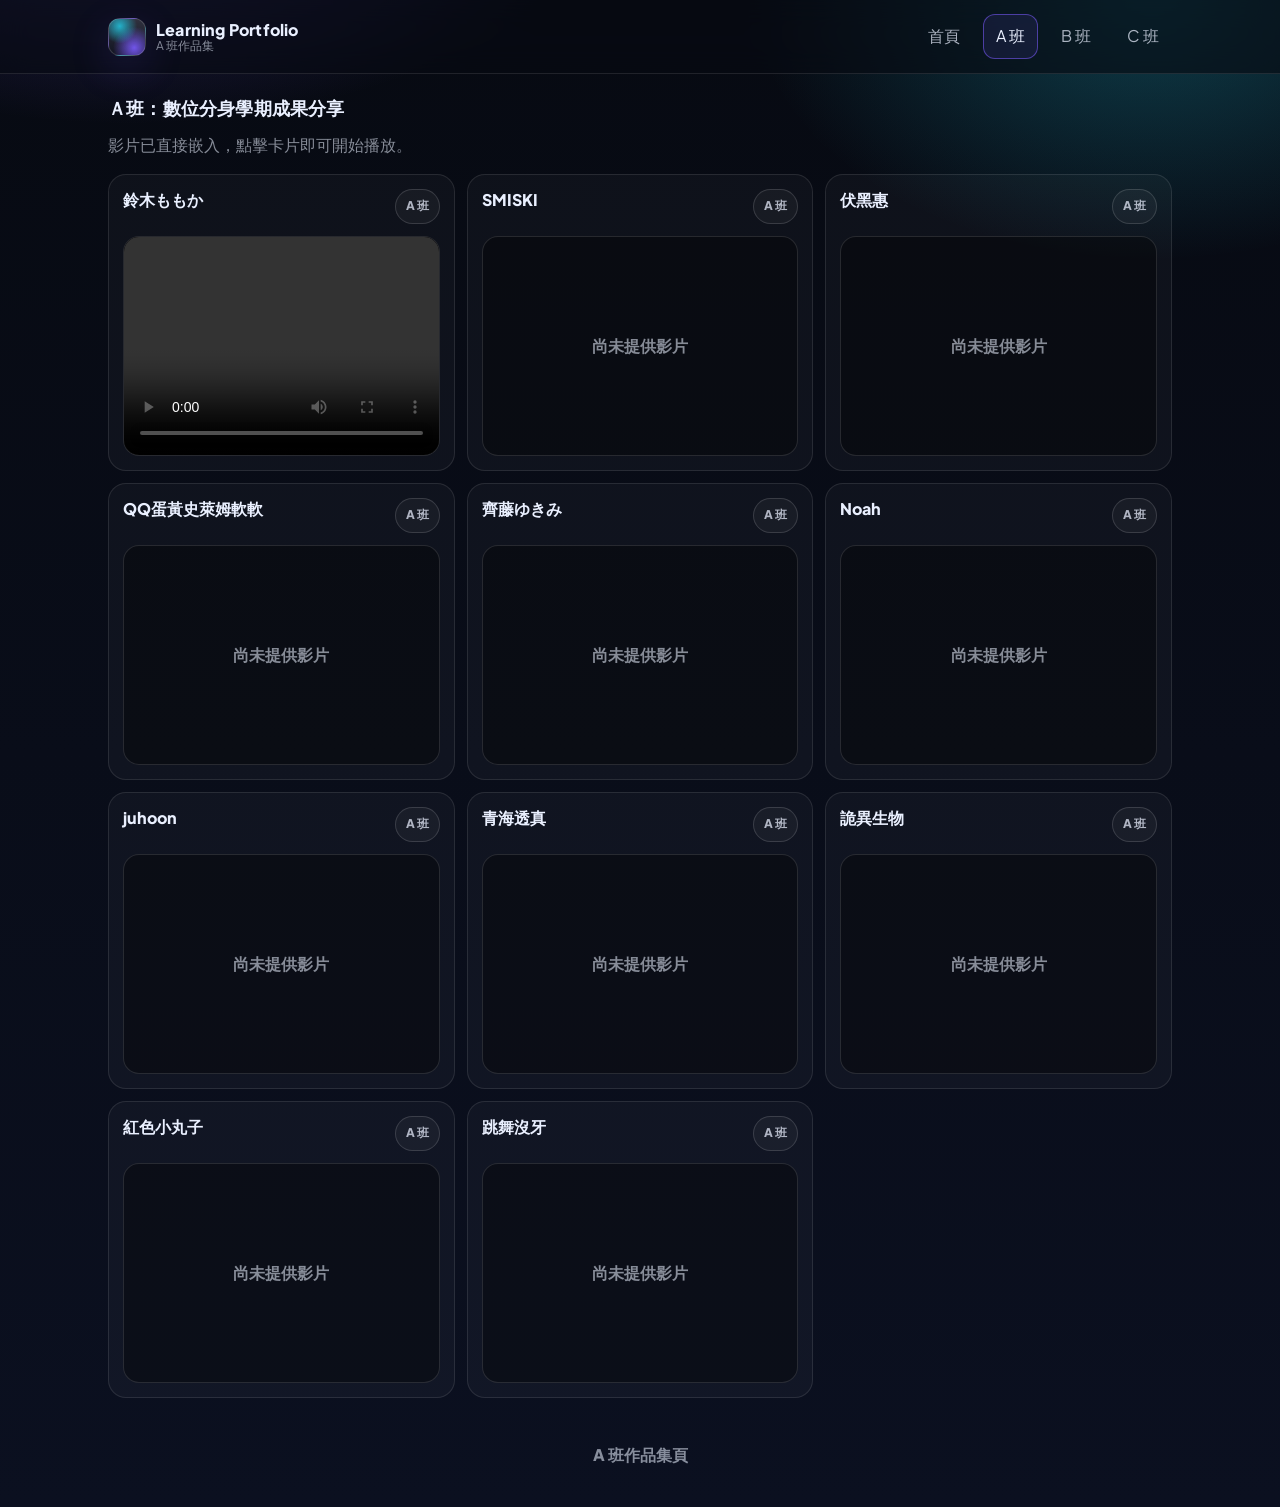
==== a.html @ ac0de865 "Initial commit: 數位公民作品集靜態網站（GitHub Pages） Made-with: Cursor" ====
<!doctype html>
<html lang="zh-Hant">
  <head>
    <meta charset="utf-8" />
    <meta name="viewport" content="width=device-width, initial-scale=1" />
    <meta name="description" content="A 班 學習成果展示" />
    <title>A 班 | 足跡、安全、社群與分身</title>
    <link rel="preconnect" href="https://fonts.googleapis.com">
    <link rel="preconnect" href="https://fonts.gstatic.com" crossorigin>
    <link href="https://fonts.googleapis.com/css2?family=Plus+Jakarta+Sans:wght@400;700;900&display=swap" rel="stylesheet">
    <link rel="stylesheet" href="styles.css" />
    <script defer src="js/common.js"></script>
    <script defer src="js/class-page.js"></script>
  </head>
  <body data-class="A">
    <a class="skip-link" href="#main">跳到主要內容</a>

    <header class="topbar">
      <div class="topbar__inner">
        <a class="brand" href="index.html" aria-label="回首頁">
          <span class="brand__mark" aria-hidden="true"></span>
          <span class="brand__text">
            <span class="brand__title">Learning Portfolio</span>
            <span class="brand__sub">A 班作品集</span>
          </span>
        </a>
        <nav class="nav" aria-label="分頁導覽">
          <a class="nav__link" data-nav="home" href="index.html">首頁</a>
          <a class="nav__link nav__link--active" data-nav="a" href="a.html">A 班</a>
          <a class="nav__link" data-nav="b" href="b.html">B 班</a>
          <a class="nav__link" data-nav="c" href="c.html">C 班</a>
        </nav>
      </div>
    </header>

    <main id="main" class="container">
      <section class="section">
        <h2 class="section__title">Ａ班：數位分身學期成果分享</h2>
        <p class="section__sub">影片已直接嵌入，點擊卡片即可開始播放。</p>

        <div class="studentGrid" id="studentGrid" aria-label="學生作品列表"></div>
      </section>

      <footer class="footer">A 班作品集頁</footer>
    </main>

    <div class="modal" id="videoModal" aria-hidden="true" role="dialog" aria-modal="true" aria-labelledby="videoModalTitle">
      <div class="modal__panel">
        <div class="modal__header">
          <h2 class="modal__title" id="videoModalTitle">影片</h2>
          <button class="modal__close" id="videoModalClose" type="button" aria-label="關閉視窗">×</button>
        </div>
        <div class="modal__body">
          <div class="videoWrap" id="videoWrap" hidden aria-label="影片播放器">
            <video id="videoElement" controls playsinline></video>
          </div>
          <div class="iframeWrap" id="iframeWrap" aria-label="Notion 影片嵌入區">
            <iframe id="videoFrame" src="" loading="lazy" allowfullscreen></iframe>
          </div>
        </div>
      </div>
    </div>
  </body>
</html>
---- styles.css ----
:root{
  --bg0:#070A12;
  --bg1:#0B1020;
  --card:#0F1630cc;
  --card2:#0F1630;
  --stroke:rgba(255,255,255,.10);
  --stroke2:rgba(255,255,255,.16);
  --text:#EAF0FF;
  --muted:rgba(234,240,255,.72);
  --muted2:rgba(234,240,255,.56);
  --accent:#7C5CFF;
  --accent2:#22D3EE;
  --accent3:#F59E0B;
  --good:#22C55E;
  --bad:#EF4444;

  --radius-lg:20px;
  --radius-md:14px;
  --radius-sm:12px;

  --shadow: 0 18px 60px rgba(0,0,0,.45);
  --shadow2: 0 10px 30px rgba(0,0,0,.35);

  --container: 1100px;

  --font: "Plus Jakarta Sans", system-ui, -apple-system, Segoe UI, Roboto, Helvetica, Arial, sans-serif;

  --ring: 0 0 0 4px rgba(124,92,255,.22);
}

*{box-sizing:border-box}
html{scroll-behavior:smooth}
body{
  margin:0;
  font-family:var(--font);
  color:var(--text);
  background:
    radial-gradient(900px 500px at 10% -10%, rgba(124,92,255,.35), transparent 55%),
    radial-gradient(800px 520px at 90% 0%, rgba(34,211,238,.26), transparent 50%),
    radial-gradient(900px 540px at 50% 120%, rgba(245,158,11,.14), transparent 55%),
    linear-gradient(180deg, var(--bg0) 0%, var(--bg1) 100%);
  overflow-x:hidden;
}

img{max-width:100%; display:block}
a{color:inherit}

.skip-link{
  position:absolute;
  top:-48px;
  left:16px;
  padding:10px 12px;
  background:rgba(124,92,255,.95);
  color:#fff;
  border-radius:12px;
  text-decoration:none;
  z-index:9999;
}
.skip-link:focus{top:16px; outline:none}

.topbar{
  position:sticky;
  top:0;
  z-index:50;
  backdrop-filter: blur(14px);
  background: rgba(7,10,18,.62);
  border-bottom:1px solid var(--stroke);
}
.topbar__inner{
  max-width:var(--container);
  margin:0 auto;
  padding:14px 18px;
  display:flex;
  align-items:center;
  justify-content:space-between;
  gap:14px;
}
.brand{
  display:flex;
  align-items:center;
  gap:10px;
  text-decoration:none;
}
.brand__mark{
  width:38px;
  height:38px;
  border-radius:12px;
  background:
    radial-gradient(circle at 30% 20%, rgba(34,211,238,.8), transparent 45%),
    radial-gradient(circle at 70% 80%, rgba(124,92,255,.9), transparent 55%),
    linear-gradient(180deg, rgba(255,255,255,.15), rgba(255,255,255,.04));
  border:1px solid var(--stroke2);
  box-shadow: 0 12px 40px rgba(124,92,255,.18);
}
.brand__text{
  display:flex;
  flex-direction:column;
  line-height:1.1;
}
.brand__title{
  font-weight:800;
  letter-spacing:.2px;
}
.brand__sub{
  font-size:12px;
  color:var(--muted2);
}

.nav{
  display:flex;
  align-items:center;
  gap:10px;
  flex-wrap:wrap;
  justify-content:flex-end;
}
.nav__link{
  text-decoration:none;
  padding:10px 12px;
  border-radius:12px;
  border:1px solid transparent;
  color:var(--muted);
  transition: .15s ease;
}
.nav__link:hover{border-color:rgba(124,92,255,.35); color:var(--text); background:rgba(124,92,255,.07)}
.nav__link:focus{outline:none; box-shadow:var(--ring)}
.nav__link--active{border-color:rgba(124,92,255,.55); color:var(--text); background:rgba(124,92,255,.10)}

.container{
  max-width:var(--container);
  margin:0 auto;
  padding: 0 18px;
}

.hero{
  padding: 34px 0 18px;
}
.hero__grid{
  display:grid;
  grid-template-columns: 1fr;
  gap:16px;
  align-items:stretch;
}
.hero__card{
  background: linear-gradient(180deg, rgba(255,255,255,.08), rgba(255,255,255,.03));
  border:1px solid var(--stroke);
  border-radius: var(--radius-lg);
  box-shadow: var(--shadow2);
  overflow:hidden;
  position:relative;
  display:flex;
  flex-direction:column;
  min-height:0;
}
.hero__card::before{
  content:"";
  position:absolute;
  inset:-2px;
  background:
    radial-gradient(600px 240px at 0% 0%, rgba(124,92,255,.32), transparent 55%),
    radial-gradient(520px 260px at 100% 20%, rgba(34,211,238,.25), transparent 55%);
  pointer-events:none;
}
.hero__card > *{position:relative}

.hero__main{
  padding: 26px 20px 18px;
  flex:0 0 auto;
}
.hero__picture{
  flex:1 1 auto;
  min-height:220px;
  display:flex;
  margin-top:auto;
}
.hero__picture img{
  width:100%;
  height:100%;
  min-height:220px;
  object-fit:cover;
  object-position:center;
  display:block;
}
.hero__side{
  display:flex;
  flex-direction:column;
  min-height:0;
  gap:16px;
}
.hero__side > .panel{
  flex:0 0 auto;
}
.hero__picture2{
  flex:1 1 auto;
  min-height:180px;
  display:flex;
  overflow:hidden;
  border-radius: var(--radius-lg);
  border:1px solid var(--stroke);
  box-shadow: var(--shadow2);
  background: rgba(15,22,48,.64);
}
.hero__picture2 img{
  width:100%;
  height:100%;
  min-height:180px;
  object-fit:cover;
  object-position:center;
  display:block;
}
.hero__kicker{
  display:inline-flex;
  align-items:center;
  gap:10px;
  padding:8px 12px;
  border-radius:999px;
  background: rgba(124,92,255,.10);
  border:1px solid rgba(124,92,255,.25);
  color:var(--muted);
  font-weight:600;
  font-size:13px;
}
.dot{
  width:10px;height:10px;border-radius:999px;
  background: linear-gradient(180deg, var(--accent), var(--accent2));
  box-shadow: 0 0 0 4px rgba(124,92,255,.15);
}
.hero__title{
  margin:12px 0 10px;
  font-size: clamp(20px, 3.4vw, 32px);
  line-height:1.08;
  letter-spacing:-.5px;
}
.hero__desc{
  margin:0;
  max-width:65ch;
  color:var(--muted);
  font-size:16px;
  line-height:1.75;
}
.hero__ctaRow{
  padding: 0 20px 20px;
  display:flex;
  gap:10px;
  flex-wrap:wrap;
}

.btn{
  border:1px solid var(--stroke2);
  background: rgba(255,255,255,.04);
  color:var(--text);
  padding: 12px 14px;
  border-radius: 14px;
  text-decoration:none;
  display:inline-flex;
  align-items:center;
  justify-content:center;
  gap:10px;
  cursor:pointer;
  transition: .15s ease;
  font-weight:700;
}
.btn:hover{transform: translateY(-1px); border-color:rgba(124,92,255,.55); background: rgba(124,92,255,.10)}
.btn:focus{outline:none; box-shadow:var(--ring)}
.btn--primary{
  border-color: rgba(124,92,255,.55);
  background: linear-gradient(180deg, rgba(124,92,255,.35), rgba(124,92,255,.12));
}
.btn--ghost{background:transparent}
.btn__icon{
  width:18px;height:18px; display:inline-block;
}

.section{
  padding: 22px 0;
}
.section__title{
  font-size:18px;
  font-weight:900;
  letter-spacing:.2px;
  margin:0 0 10px;
}
.section__sub{
  margin:0 0 16px;
  color:var(--muted2);
  line-height:1.7;
}

.grid2{
  display:grid;
  grid-template-columns: 1fr;
  gap:16px;
}

.panel{
  background: rgba(15,22,48,.64);
  border:1px solid var(--stroke);
  border-radius: var(--radius-lg);
  box-shadow: var(--shadow2);
  padding: 18px;
}

.timeline{
  display:grid;
  grid-template-columns: 1fr;
  gap:10px;
  margin-top:8px;
}
.tlItem{
  display:grid;
  grid-template-columns: 110px 1fr;
  gap:12px;
  align-items:start;
  padding: 12px 12px;
  border-radius: 14px;
  border:1px solid rgba(255,255,255,.06);
  background: rgba(255,255,255,.03);
}
.tlBadge{
  font-weight:900;
  letter-spacing:.3px;
  color: rgba(234,240,255,.92);
}
.tlBadge__bar{
  width:14px;height:14px;border-radius:6px;
  background: linear-gradient(180deg, var(--accent2), var(--accent));
  display:inline-block;
  margin-right:8px;
  transform: translateY(2px);
}
.tlText{
  color:var(--muted);
  line-height:1.6;
}

.moduleGrid{
  display:grid;
  grid-template-columns: 1fr;
  gap:16px;
}

.moduleHeader{
  display:flex;
  align-items:flex-start;
  justify-content:space-between;
  gap:12px;
  margin-bottom:10px;
}
.moduleTitle{
  font-size:16px;
  margin:0;
  font-weight:900;
}
.moduleTag{
  display:inline-flex;
  align-items:center;
  gap:8px;
  padding:8px 10px;
  border-radius:999px;
  border:1px solid rgba(255,255,255,.12);
  background: rgba(255,255,255,.04);
  color:var(--muted);
  font-weight:800;
  font-size:12px;
  white-space:nowrap;
}
.moduleBody{
  color:var(--muted);
  line-height:1.7;
}

.orihimeGallery{
  margin-top:14px;
  display:grid;
  grid-template-columns: 1fr;
  gap:12px;
}
.orihimeGallery img{
  border-radius:16px;
  border:1px solid rgba(255,255,255,.10);
}

/* Quiz */
.quizList{
  display:grid;
  grid-template-columns: 1fr;
  gap:12px;
  margin-top:12px;
}
.quizModuleNote{
  margin-top:16px;
  padding:16px 18px;
  border-radius:16px;
  border:1px dashed rgba(255,255,255,.16);
  background: rgba(255,255,255,.04);
  color:var(--muted);
  font-size:15px;
  line-height:1.75;
}
.quizModuleNote p{
  margin:0;
}
.quizCard{
  padding: 14px;
  border-radius: 16px;
  border: 1px solid rgba(255,255,255,.10);
  background: rgba(255,255,255,.03);
}
.quizTop{
  display:flex;
  align-items:center;
  justify-content:space-between;
  gap:12px;
  margin-bottom:12px;
}
.quizLabel{
  font-weight:900;
  letter-spacing:.2px;
}
.quizHint{
  color:var(--muted2);
  font-size:12px;
  font-weight:700;
}
.choiceGrid{
  display:grid;
  grid-template-columns: 1fr 1fr;
  gap:10px;
}
.choice{
  border-radius: 14px;
  border:1px solid rgba(255,255,255,.12);
  background: rgba(255,255,255,.02);
  overflow:hidden;
}
.choice__img{
  height: 150px;
  background:
    radial-gradient(circle at 25% 20%, rgba(124,92,255,.35), transparent 55%),
    radial-gradient(circle at 80% 75%, rgba(34,211,238,.28), transparent 55%),
    linear-gradient(180deg, rgba(255,255,255,.05), rgba(255,255,255,.01));
  display:flex;
  align-items:center;
  justify-content:center;
  color:rgba(234,240,255,.74);
  font-weight:900;
  letter-spacing:.2px;
  position:relative;
}
.choice__img--real{border-bottom:1px solid rgba(124,92,255,.18)}
.choice__img--fake{border-bottom:1px solid rgba(245,158,11,.18)}
.choice__btnRow{
  padding: 10px;
  display:flex;
}
.choice__btn{
  width:100%;
  border-radius: 12px;
  border:1px solid rgba(255,255,255,.14);
  background: rgba(255,255,255,.04);
  color:var(--text);
  font-weight:900;
  padding: 10px 12px;
  cursor:pointer;
  transition:.15s ease;
}
.choice__btn:hover{transform: translateY(-1px); border-color:rgba(124,92,255,.55); background: rgba(124,92,255,.10)}
.choice__btn:focus{outline:none; box-shadow:var(--ring)}
.choice[data-selected="left"]{border-color:rgba(124,92,255,.55)}
.choice[data-selected="right"]{border-color:rgba(245,158,11,.55)}
.quizResult{
  margin-top:10px;
  padding:10px 12px;
  border-radius: 12px;
  border:1px dashed rgba(255,255,255,.18);
  color:var(--muted2);
  font-weight:800;
  min-height: 42px;
  display:flex;
  align-items:center;
}

/* Orihime */
.tabs{
  display:flex;
  gap:10px;
  flex-wrap:wrap;
  margin-top:10px;
}
.tabBtn{
  border-radius: 999px;
  border:1px solid rgba(255,255,255,.14);
  background: rgba(255,255,255,.04);
  color:var(--muted);
  padding: 10px 12px;
  cursor:pointer;
  font-weight:900;
  transition:.15s ease;
}
.tabBtn:hover{border-color:rgba(124,92,255,.55); color:var(--text); background: rgba(124,92,255,.10)}
.tabBtn[aria-selected="true"]{border-color:rgba(124,92,255,.65); color:var(--text); background: rgba(124,92,255,.12)}
.tabBtn:focus{outline:none; box-shadow:var(--ring)}
.tabPanel{
  margin-top:12px;
  padding: 14px;
  border-radius: 16px;
  border:1px solid rgba(255,255,255,.10);
  background: rgba(255,255,255,.03);
  color:var(--muted);
  line-height:1.7;
}

/* Students */
.studentGrid{
  display:grid;
  grid-template-columns: 1fr;
  gap:12px;
}
.studentCard{
  padding: 14px;
  border-radius: 18px;
  border:1px solid rgba(255,255,255,.10);
  background: rgba(255,255,255,.03);
  box-shadow: none;
  transition:.15s ease;
}
.studentCard:hover{transform: translateY(-1px); border-color:rgba(124,92,255,.45); background: rgba(124,92,255,.06)}
.studentTop{
  display:flex;
  align-items:flex-start;
  justify-content:space-between;
  gap:12px;
}
.studentName{
  font-weight:1000;
  margin:0;
  font-size:16px;
}
.studentAvatar{
  margin:6px 0 0;
  color:var(--muted2);
  line-height:1.5;
  font-weight:800;
}
.pill{
  display:inline-flex;
  align-items:center;
  padding:8px 10px;
  border-radius:999px;
  border:1px solid rgba(255,255,255,.14);
  background: rgba(255,255,255,.04);
  color:var(--muted);
  font-weight:900;
  font-size:12px;
  white-space:nowrap;
}
.studentActions{
  margin-top:12px;
  display:flex;
  gap:10px;
  flex-wrap:wrap;
}
.linkBtn{
  flex:1;
  min-width: 160px;
}

/* Inline video on class pages */
.studentCard[role="button"]{cursor:pointer}
.studentVideoWrap{
  margin-top:12px;
  border-radius: 16px;
  border:1px solid rgba(255,255,255,.12);
  overflow:hidden;
  background: rgba(0,0,0,.35);
  height: 220px;
}
.studentVideoWrap video{
  width:100%;
  height:100%;
  background:#000;
  object-fit:contain;
}
.studentNoVideo{
  width:100%;
  height:100%;
  display:flex;
  align-items:center;
  justify-content:center;
  padding: 14px;
  color: var(--muted2);
  font-weight:900;
  line-height:1.6;
  text-align:center;
}

/* Modal */
.modal{
  position:fixed;
  inset:0;
  display:none;
  align-items:center;
  justify-content:center;
  padding: 16px;
  background: rgba(0,0,0,.62);
  z-index:200;
}
.modal[aria-hidden="false"]{display:flex}
.modal__panel{
  width:min(980px, 100%);
  max-height: 90vh;
  overflow:hidden;
  border-radius: 22px;
  border:1px solid rgba(255,255,255,.16);
  background: rgba(15,22,48,.92);
  box-shadow: var(--shadow);
  display:flex;
  flex-direction:column;
}
.modal__header{
  display:flex;
  align-items:center;
  justify-content:space-between;
  gap:12px;
  padding: 14px 16px;
  border-bottom: 1px solid rgba(255,255,255,.10);
}
.modal__title{
  font-weight:1000;
  margin:0;
  font-size:16px;
}
.modal__close{
  width:42px; height:42px;
  border-radius: 14px;
  border:1px solid rgba(255,255,255,.14);
  background: rgba(255,255,255,.04);
  color:var(--text);
  cursor:pointer;
  transition:.15s ease;
  font-size: 18px;
  line-height: 1;
}
.modal__close:hover{border-color:rgba(124,92,255,.55); background: rgba(124,92,255,.10)}
.modal__close:focus{outline:none; box-shadow:var(--ring)}
.modal__body{
  padding: 14px 16px 16px;
  overflow:auto;
}
.iframeWrap{
  border-radius: 18px;
  border:1px solid rgba(255,255,255,.12);
  overflow:hidden;
  background: rgba(0,0,0,.35);
  height: 60vh;
  min-height: 360px;
}
.videoWrap{
  border-radius: 18px;
  border:1px solid rgba(255,255,255,.12);
  overflow:hidden;
  background: rgba(0,0,0,.35);
  height: 60vh;
  min-height: 360px;
}
.videoWrap video{
  width:100%;
  height:100%;
  background:#000;
  object-fit:contain;
}
iframe{
  width:100%;
  height:100%;
  border:0;
  background:#000;
}
.modal__note{
  margin-top: 12px;
  color: var(--muted2);
  font-weight: 800;
  display:flex;
  gap:10px;
  align-items:center;
  flex-wrap:wrap;
}
.modal__note a{
  display:inline-flex;
  align-items:center;
  gap:8px;
  text-decoration:none;
  font-weight:1000;
  padding:10px 12px;
  border-radius: 14px;
  border:1px solid rgba(124,92,255,.55);
  background: rgba(124,92,255,.12);
}
.modal__note a:hover{transform: translateY(-1px)}

.footer{
  padding: 24px 0 40px;
  color: var(--muted2);
  font-weight:800;
  text-align:center;
}

@media (min-width: 840px){
  .hero__grid{grid-template-columns: 1.2fr .8fr}
  .grid2{grid-template-columns: 1fr 1fr}
  .moduleGrid{grid-template-columns: 1fr 1fr}
  .timeline{grid-template-columns: 1fr}
  .studentGrid{grid-template-columns: repeat(2, minmax(0, 1fr))}
  .orihimeGallery{grid-template-columns: 1fr}
}
@media (min-width: 1040px){
  .studentGrid{grid-template-columns: repeat(3, minmax(0, 1fr))}
}

@media (prefers-reduced-motion: reduce){
  *{transition:none !important; scroll-behavior:auto !important}
  .btn:hover, .studentCard:hover{transform:none !important}
}
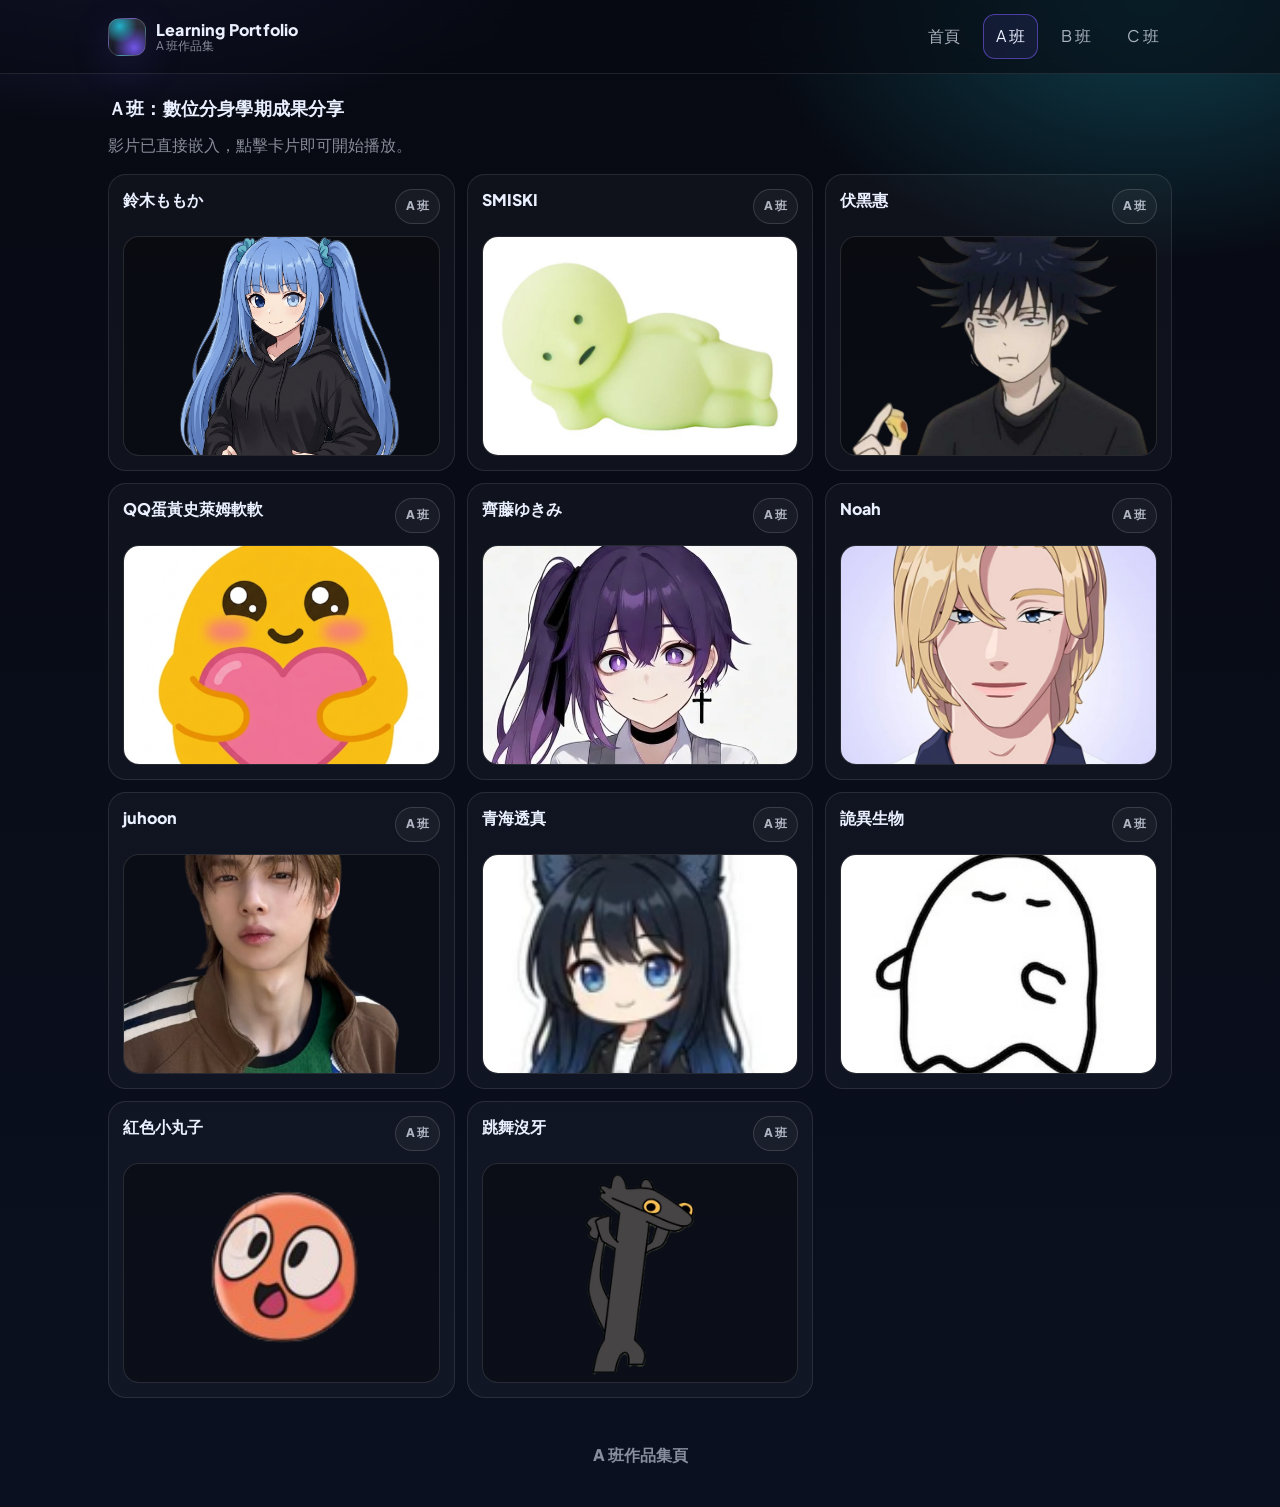
==== commit 876e688b: "Add GA4 tracking snippet to all pages. Inject the provided Google Analytics gtag script into index a" ====
--- a/a.html
+++ b/a.html
@@ -11,6 +11,15 @@
     <link rel="stylesheet" href="styles.css" />
     <script defer src="js/common.js"></script>
     <script defer src="js/class-page.js"></script>
+    <!-- Google tag (gtag.js) -->
+    <script async src="https://www.googletagmanager.com/gtag/js?id=G-D8J93GYHVG"></script>
+    <script>
+      window.dataLayer = window.dataLayer || [];
+      function gtag(){dataLayer.push(arguments);}
+      gtag('js', new Date());
+
+      gtag('config', 'G-D8J93GYHVG');
+    </script>
   </head>
   <body data-class="A">
     <a class="skip-link" href="#main">跳到主要內容</a>
--- a/styles.css
+++ b/styles.css
@@ -574,12 +574,22 @@
   background: rgba(0,0,0,.35);
   height: 220px;
 }
-.studentVideoWrap video{
+.studentThumbLink{
   width:100%;
   height:100%;
-  background:#000;
-  object-fit:contain;
-}
+  display:block;
+}
+.studentThumb{
+  width:100%;
+  height:100%;
+  object-fit:cover;
+  object-position:center;
+  display:block;
+}
+/* Per-student portrait framing adjustments */
+.studentThumb[data-student-id="b2"]{object-position:50% 12%} /* 艾德加：再往上 */
+.studentThumb[data-student-id="c6"]{object-position:50% 54%} /* 藿藿：往下，露出全臉 */
+.studentThumb[data-student-id="c7"]{object-position:50% 8%} /* 遊戲人偶：再往上 */
 .studentNoVideo{
   width:100%;
   height:100%;
